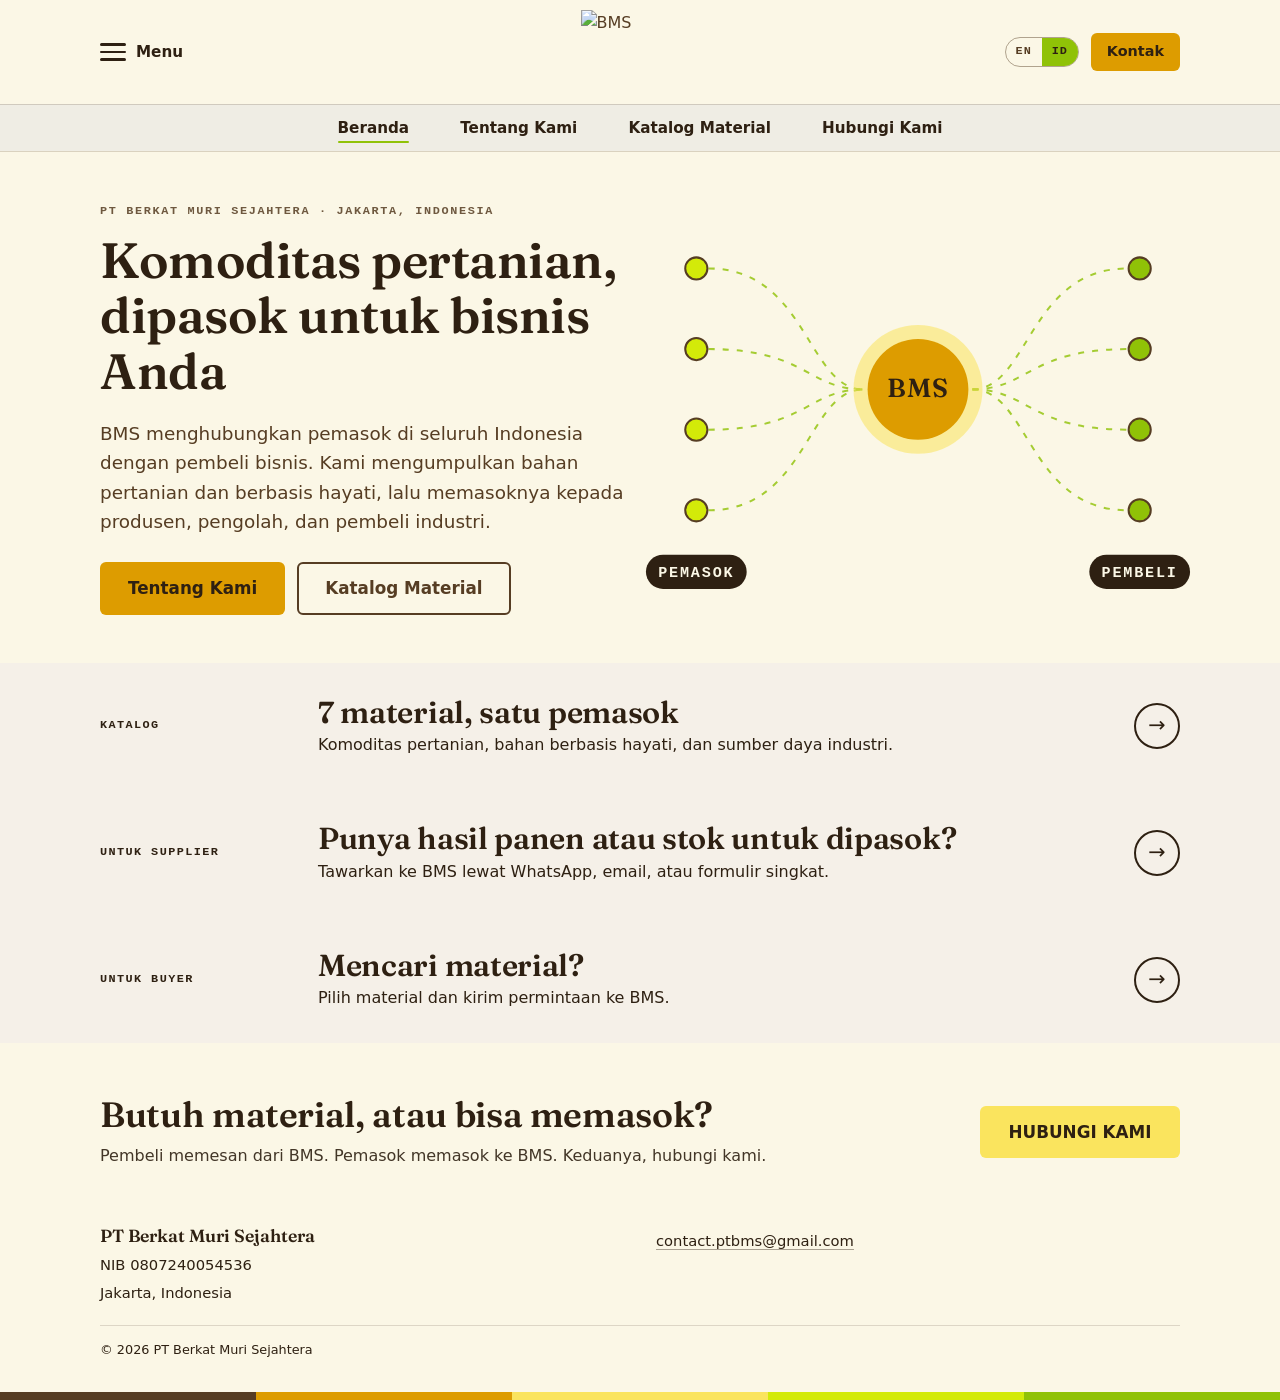
==== id/index.html @ 285c875a "Add files via upload" ====
<!doctype html>
<html lang="id" class="no-js">
<head>
  <meta charset="utf-8">
  <meta name="viewport" content="width=device-width, initial-scale=1">
  <title>PT Berkat Muri Sejahtera (BMS) | Komoditas Pertanian, Dipasok untuk Bisnis Anda</title>
  <meta name="description" content="Perusahaan perdagangan Indonesia berbasis Jakarta. Kami mengumpulkan komoditas pertanian, bahan berbasis hayati, dan material industri dari pemasok dan menjualnya kepada pembeli bisnis.">
  <meta name="theme-color" content="#90C207">
  <link rel="alternate" hreflang="en" href="../index.html">
  <link rel="alternate" hreflang="id" href="index.html">
  <meta property="og:type" content="website">
  <meta property="og:site_name" content="PT Berkat Muri Sejahtera">
  <meta property="og:title" content="PT Berkat Muri Sejahtera (BMS) | Komoditas Pertanian, Dipasok untuk Bisnis Anda">
  <meta property="og:description" content="Perusahaan perdagangan Indonesia berbasis Jakarta. Kami mengumpulkan komoditas pertanian, bahan berbasis hayati, dan material industri dari pemasok dan menjualnya kepada pembeli bisnis.">
  <meta property="og:locale" content="id_ID">
  <link rel="icon" href="../assets/img/favicon.svg" type="image/svg+xml">
  <link rel="preload" href="../assets/fonts/fraunces-600.woff2" as="font" type="font/woff2" crossorigin>
  <link rel="stylesheet" href="../assets/css/main.css?v=6c4453d9">
  <script>document.documentElement.className='js'</script>
<script type="application/ld+json">{"@context":"https://schema.org","@type":"Organization","name":"PT Berkat Muri Sejahtera","alternateName":"BMS","foundingDate":"2025","address":{"@type":"PostalAddress","addressLocality":"Jakarta","addressCountry":"ID"},"identifier":"NIB 0807240054536"}</script>
</head>
<body>
  <a class="skip" href="#main">Langsung ke konten</a>

  <header class="hdr">
    <div class="wrap bar">
      <button class="menu-btn" type="button" aria-expanded="false" aria-controls="menu">
        <span class="bars" aria-hidden="true"><i></i><i></i><i></i></span>
        <span>Menu</span>
      </button>
      <a class="brand" href="index.html" aria-label="PT Berkat Muri Sejahtera">
        <img src="../assets/img/LogoBMS.png?v=c03d8e00" alt="BMS" width="119" height="84">
      </a>
      <div class="hdr-r">
        <div class="lang" role="group" aria-label="Bahasa">
          <a href="../index.html" hreflang="en" lang="en">EN</a>
          <a href="index.html" hreflang="id" lang="id" aria-current="true">ID</a>
        </div>
        <a class="btn btn-gold btn-sm hdr-cta" href="kontak.html">Kontak</a>
      </div>
    </div>
    <nav class="subnav" aria-label="Utama">
      <ul class="wrap">
        <li><a href="index.html" aria-current="page">Beranda</a></li>
        <li><a href="tentang.html">Tentang Kami</a></li>
        <li><a href="katalog.html">Katalog Material</a></li>
        <li><a href="kontak.html">Hubungi Kami</a></li>
      </ul>
    </nav>

    <div class="scrim" data-menu-close></div>
    <div class="menu" id="menu" role="dialog" aria-modal="true" aria-label="Menu">
      <div class="menu-top">
        <button class="menu-btn menu-close" type="button" data-menu-close>
          <span class="x" aria-hidden="true"></span>
          <span>Tutup</span>
        </button>
      </div>
      <nav aria-label="Utama">
        <ul class="menu-links">
          <li><a href="index.html" aria-current="page">Beranda</a></li>
          <li><a href="tentang.html">Tentang Kami</a></li>
          <li><a href="katalog.html">Katalog Material</a></li>
          <li><a href="kontak.html">Hubungi Kami</a></li>
        </ul>
      </nav>
      <div class="menu-foot">
        <a class="btn btn-gold" href="https://wa.me/6281289090842" target="_blank" rel="noopener">Chat via WhatsApp</a>
      </div>
    </div>
  </header>

  <main id="main">
<section class="hero" aria-labelledby="h1">
  <div class="wrap hero-grid">
    <div>
      <p class="eyebrow">PT Berkat Muri Sejahtera &middot; Jakarta, Indonesia</p>
      <h1 id="h1">Komoditas pertanian, dipasok untuk bisnis Anda</h1>
      <p class="lead">BMS menghubungkan pemasok di seluruh Indonesia dengan pembeli bisnis. Kami mengumpulkan bahan pertanian dan berbasis hayati, lalu memasoknya kepada produsen, pengolah, dan pembeli industri.</p>
      <div class="actions">
        <a class="btn btn-gold btn-lg" href="tentang.html">Tentang Kami</a>
        <a class="btn btn-line btn-lg" href="katalog.html">Katalog Material</a>
      </div>
    </div>
    <svg class="net" viewBox="0 0 520 400" role="img" aria-label="Pemasok ke BMS ke pembeli">
      <g><path class="ln" d="M52 60 C150 60 150 180 206 180"/><path class="ln" d="M314 180 C370 180 370 60 468 60"/><path class="ln" d="M52 140 C150 140 150 180 206 180"/><path class="ln" d="M314 180 C370 180 370 140 468 140"/><path class="ln" d="M52 220 C150 220 150 180 206 180"/><path class="ln" d="M314 180 C370 180 370 220 468 220"/><path class="ln" d="M52 300 C150 300 150 180 206 180"/><path class="ln" d="M314 180 C370 180 370 300 468 300"/></g>
      <circle class="src" cx="40" cy="60" r="11"/><circle class="src" cx="40" cy="140" r="11"/><circle class="src" cx="40" cy="220" r="11"/><circle class="src" cx="40" cy="300" r="11"/><circle class="dst" cx="480" cy="60" r="11"/><circle class="dst" cx="480" cy="140" r="11"/><circle class="dst" cx="480" cy="220" r="11"/><circle class="dst" cx="480" cy="300" r="11"/>
      <circle class="halo" cx="260" cy="180" r="64"/>
      <circle class="core" cx="260" cy="180" r="50"/>
      <text class="core-t" x="260" y="188" text-anchor="middle">BMS</text>
      <rect class="pill" x="-10" y="344" width="100" height="34" rx="17"/>
      <text class="lbl" x="40" y="366" text-anchor="middle">Pemasok</text>
      <rect class="pill" x="430" y="344" width="100" height="34" rx="17"/>
      <text class="lbl" x="480" y="366" text-anchor="middle">Pembeli</text>
    </svg>
  </div>
</section>

<div class="ribbons">
  <a class="ribbon r-maize" href="katalog.html">
  <div class="wrap ribbon-in">
    <span class="ribbon-tag">Katalog</span>
    <div><h2>7 material, satu pemasok</h2><p>Komoditas pertanian, bahan berbasis hayati, dan sumber daya industri.</p></div>
    <span class="ribbon-go" aria-hidden="true">&rarr;</span>
  </div>
</a>

  <a class="ribbon r-gold" href="jadi-supplier.html">
  <div class="wrap ribbon-in">
    <span class="ribbon-tag">Untuk supplier</span>
    <div><h2>Punya hasil panen atau stok untuk dipasok?</h2><p>Tawarkan ke BMS lewat WhatsApp, email, atau formulir singkat.</p></div>
    <span class="ribbon-go" aria-hidden="true">&rarr;</span>
  </div>
</a>

  <a class="ribbon r-moss" href="untuk-buyer.html">
  <div class="wrap ribbon-in">
    <span class="ribbon-tag">Untuk buyer</span>
    <div><h2>Mencari material?</h2><p>Pilih material dan kirim permintaan ke BMS.</p></div>
    <span class="ribbon-go" aria-hidden="true">&rarr;</span>
  </div>
</a>

</div>

<section class="cta on-dark" aria-labelledby="cta-h">
  <div class="wrap cta-in">
    <div>
      <h2 id="cta-h">Butuh material, atau bisa memasok?</h2>
      <p>Pembeli memesan dari BMS. Pemasok memasok ke BMS. Keduanya, hubungi kami.</p>
    </div>
    <a class="btn btn-maize btn-lg" href="kontak.html">HUBUNGI KAMI</a>

  </div>
</section>

  </main>

  <footer class="ftr">
    <div class="wrap ftr-grid">
      <div>
        <strong class="ftr-name">PT Berkat Muri Sejahtera</strong>
        <p>NIB 0807240054536</p>
        <p>Jakarta, Indonesia</p>
      </div>
      <ul class="ftr-contacts">
<li><a href="mailto:contact.ptbms@gmail.com">contact.ptbms@gmail.com</a></li>      </ul>
      <p class="ftr-copy">&copy; 2026 PT Berkat Muri Sejahtera</p>
    </div>
    <div class="stripe" aria-hidden="true"><i></i><i></i><i></i><i></i><i></i></div>
  </footer>

  <script src="../assets/js/main.js?v=9d977756" defer></script>
</body>
</html>
---- assets/css/main.css ----
@font-face{font-family:"Fraunces";font-weight:600;font-style:normal;font-display:swap;src:url(../fonts/fraunces-600.woff2) format("woff2")}:root{--noir:#563D23;--deep:#2E2012;--gold:#DD9C00;--maize:#FAE45E;--moss:#D3EA09;--forest:#90C207;--paper:#FBF7E6;--cream:#F5F0E8;--paper-2:#F2EBCB;--card:#FFFDF4;--muted:#6E5238;--line:rgba(86,61,35,.2);--line-2:rgba(86,61,35,.45);--serif:"Fraunces",Georgia,"Times New Roman",serif;--sans:system-ui,-apple-system,"Segoe UI",Roboto,"Helvetica Neue",Arial,sans-serif;--hdr:104px;--sub:46px;--r:8px}*{box-sizing:border-box}html{scroll-padding-top:calc(var(--hdr) + var(--sub) + 12px)}body{margin:0;background:var(--paper);color:var(--noir);font:400 1rem/1.6 var(--sans);-webkit-font-smoothing:antialiased;overflow-x:hidden}body.menu-open{overflow:hidden}h1,h2,h3{font-family:var(--serif);font-weight:600;line-height:1.12;letter-spacing:-.01em;margin:0 0 .5em;color:var(--deep)}h1{font-size:clamp(1.9rem,4.4vw,3.1rem)}h2{font-size:clamp(1.5rem,3.4vw,2.2rem)}h3{font-size:1.25rem}p{margin:0 0 1em}ul,ol{margin:0;padding:0;list-style:none}a{color:inherit}img{max-width:100%;height:auto}:focus-visible{outline:3px solid var(--gold);outline-offset:3px;border-radius:2px}.wrap{width:100%;max-width:1120px;margin:0 auto;padding:0 20px}.skip{position:absolute;left:-999px;top:0;background:var(--forest);color:var(--deep);padding:10px 14px;z-index:100}.skip:focus{left:8px;top:8px}.eyebrow{font:600 .74rem/1.2 ui-monospace,SFMono-Regular,Menlo,Consolas,monospace;letter-spacing:.14em;text-transform:uppercase;margin:0 0 .9rem;opacity:.85}.lead{font-size:1.15rem;max-width:620px}.muted{color:var(--muted)}.btn{display:inline-flex;align-items:center;justify-content:center;gap:.5em;padding:12px 22px;border-radius:6px;border:2px solid transparent;font:600 1rem/1.2 var(--sans);text-decoration:none;cursor:pointer;transition:background .2s,color .2s,border-color .2s,transform .2s}.btn:hover{transform:translateY(-1px)}.btn-forest{background:var(--forest);color:var(--deep)}.btn-forest:hover{background:#7aa806}.btn-gold{background:var(--gold);color:var(--deep)}.btn-gold:hover{background:#c78c00}.btn-maize{background:var(--maize);color:var(--deep)}.btn-maize:hover{background:#f3da45}.btn-line{border-color:var(--noir);color:var(--noir);background:transparent}.btn-line:hover{background:var(--noir);color:var(--paper)}.btn-sm{padding:8px 14px;font-size:.9rem}.actions{display:flex;flex-wrap:wrap;gap:12px;margin:0}.pair{display:grid;grid-template-columns:1fr 1fr;gap:8px}.pair .btn{padding:10px 8px;font-size:.92rem;white-space:nowrap}.on-dark .btn-need{background:var(--maize);color:var(--deep)}.on-dark .btn-need:hover{background:#f3da45}.hdr{position:sticky;top:0;z-index:50;background:var(--paper);border-bottom:1px solid var(--line)}.bar{display:grid;grid-template-columns:1fr auto 1fr;align-items:center;height:var(--hdr)}.menu-btn{display:inline-flex;align-items:center;gap:10px;background:none;border:0;padding:10px 6px;margin-left:-6px;color:var(--deep);font:600 .95rem var(--sans);cursor:pointer;justify-self:start}.bars{display:grid;gap:5px;width:26px}.bars i{display:block;height:2.5px;border-radius:2px;background:currentColor;transition:width .2s}.menu-btn:hover .bars i:nth-child(2){width:70%}.brand{display:flex;align-items:center;text-decoration:none;justify-self:center}.brand img{display:block;height:84px;width:auto}.subnav{background:#EFEDE4;border-top:1px solid var(--line)}.subnav ul{display:flex;justify-content:center;gap:clamp(20px,4vw,56px);list-style:none;margin:0 auto;padding:0;height:var(--sub);align-items:center}.subnav a{position:relative;display:block;padding:12px 0;font:600 .95rem var(--sans);color:var(--deep);text-decoration:none}.subnav a::after{content:"";position:absolute;left:0;right:0;bottom:6px;height:2.5px;border-radius:2px;background:var(--forest);transform:scaleX(0);transform-origin:left;transition:transform .2s}.subnav a:hover::after,.subnav a[aria-current]::after{transform:none}.hdr-r{display:flex;align-items:center;gap:12px;justify-self:end}.lang{display:inline-flex;border:1px solid var(--line-2);border-radius:999px;overflow:hidden}.lang a{font:600 .74rem/1 ui-monospace,Menlo,monospace;letter-spacing:.08em;padding:8px 10px;text-decoration:none;color:var(--noir)}.lang a[aria-current]{background:var(--forest);color:var(--deep)}.lang a:not([aria-current]):hover{background:var(--paper-2)}@media(max-width:760px){.subnav{display:none}}@media(max-width:640px){.hdr-cta{display:none}.brand img{height:62px}:root{--hdr:78px}}.scrim{position:fixed;inset:0;background:rgba(46,32,18,.55);opacity:0;visibility:hidden;transition:opacity .3s,visibility 0s .3s;z-index:60}.menu{position:fixed;inset:0 auto 0 0;width:min(480px,100%);z-index:70;display:flex;flex-direction:column;background:var(--cream);color:var(--deep);padding:0 28px 28px;overflow-y:auto;transform:translateX(-100%);visibility:hidden;transition:transform .32s cubic-bezier(.2,.7,.2,1),visibility 0s .32s}.menu-open .scrim{opacity:1;visibility:visible;transition:opacity .3s}.menu-open .menu{transform:none;visibility:visible;transition:transform .32s cubic-bezier(.2,.7,.2,1)}.menu-top{display:flex;align-items:center;height:var(--hdr);flex:none}.menu-close{color:var(--deep)}.x{position:relative;width:26px;height:26px}.x::before,.x::after{content:"";position:absolute;left:0;top:50%;width:100%;height:2.5px;margin-top:-1px;background:currentColor;border-radius:2px;transform:rotate(45deg)}.x::after{transform:rotate(-45deg)}.menu nav{margin:auto 0;padding:24px 0}.menu-links a{display:flex;align-items:center;padding:.28em 0;font:600 clamp(1.8rem,5vw,2.4rem)/1.15 var(--serif);color:var(--deep);text-decoration:none;transition:color .2s}.menu-links a::before{content:"";flex:none;width:0;height:10px;border-radius:50%;background:var(--deep);opacity:0;transition:width .25s,margin .25s,opacity .25s}.menu-links a:hover,.menu-links a[aria-current]{color:var(--noir)}.menu-links a:hover::before,.menu-links a[aria-current]::before{width:10px;margin-right:16px;opacity:1}.menu-foot{display:flex;flex-wrap:wrap;align-items:center;gap:16px;padding-top:20px;border-top:1px solid rgba(46,32,18,.3);flex:none}.social{display:flex;gap:8px}.social a{display:grid;place-items:center;width:38px;height:38px;border:1px solid rgba(46,32,18,.5);border-radius:50%;color:var(--deep);transition:background .2s,color .2s}.social a:hover{background:var(--maize);color:var(--deep)}.social svg{width:16px;height:16px;fill:currentColor}.no-js .menu{position:static;transform:none;visibility:visible;width:auto;padding:12px 20px}.no-js .menu-top,.no-js .menu-btn,.no-js .scrim{display:none}.no-js .menu-links{display:flex;flex-wrap:wrap;gap:4px 20px}.no-js .menu-links a{font-size:1rem}.ribbon{display:block;position:relative;color:var(--deep);text-decoration:none;padding:clamp(20px,3.2vw,32px) 0;transition:filter .2s}.ribbon:hover{filter:brightness(.96)}.ribbon-in{display:grid;grid-template-columns:minmax(110px,190px) 1fr auto;gap:8px 28px;align-items:center}.ribbon-tag{font:600 .74rem/1.3 ui-monospace,Menlo,monospace;letter-spacing:.12em;text-transform:uppercase}.ribbon h2{margin:0;font-size:clamp(1.35rem,2.8vw,1.9rem);color:inherit}.ribbon p{margin:.2em 0 0;max-width:700px}.ribbon-go{display:grid;place-items:center;width:46px;height:46px;border-radius:50%;border:2px solid currentColor;font-size:1.3rem;transition:transform .25s,background .25s,color .25s}.ribbon:hover .ribbon-go{transform:translateX(5px);background:var(--deep);color:var(--paper)}.r-maize{background:var(--cream)}.r-gold{background:var(--cream)}.r-moss{background:var(--cream)}.r-noir{background:var(--cream);color:var(--deep)}.r-noir h2{color:var(--deep)}.r-noir:hover .ribbon-go{background:var(--deep);color:var(--cream)}@media(max-width:700px){.ribbon-in{grid-template-columns:1fr auto}.ribbon-tag{grid-column:1/-1}}.hero{padding:clamp(28px,4.5vw,52px) 0 clamp(32px,4.5vw,48px);background:var(--paper)}.hero-grid{display:grid;grid-template-columns:1fr 1fr;gap:32px;align-items:center}.hero h1{margin-bottom:.4em}.hero .lead{margin-bottom:1.6rem}.hero .eyebrow{color:var(--noir)}.net{width:100%;max-width:580px;justify-self:end;color:var(--forest);overflow:visible}.net .ln{fill:none;stroke:currentColor;stroke-width:2;stroke-dasharray:6 8;opacity:.8;animation:flow 14s linear infinite}@keyframes flow{to{stroke-dashoffset:-240}}.net .src{fill:var(--moss);stroke:var(--noir);stroke-width:2}.net .dst{fill:var(--forest);stroke:var(--noir);stroke-width:2}.net .halo{fill:var(--maize);opacity:.55}.net .core{fill:var(--gold)}.net .pill{fill:var(--deep)}.net .lbl{font:700 15px ui-monospace,Menlo,monospace;letter-spacing:.12em;fill:var(--paper);text-transform:uppercase}.net .core-t{font:600 26px var(--serif);fill:var(--deep);letter-spacing:.04em}@media(max-width:820px){.hero-grid{grid-template-columns:1fr}.net{display:none}}.head{padding:clamp(24px,4vw,40px) 0;color:var(--deep)}.head h1{margin-bottom:.3em}.head .lead{margin:0}.head-maize{background:var(--maize)}.head-gold{background:var(--gold)}.head-moss{background:var(--moss)}.head-forest{background:var(--forest);color:var(--deep)}.head-forest h1{color:var(--deep)}.crumbs{font-size:.85rem;margin-bottom:14px}.crumbs a{text-decoration:none;border-bottom:1px solid currentColor}.sec{padding:clamp(32px,5vw,56px) 0}.sec-alt{background:var(--paper-2)}.sec h2{margin-bottom:.6em}.cols-2{display:grid;grid-template-columns:1fr 1fr;gap:20px}.cols-3{display:grid;grid-template-columns:repeat(3,1fr);gap:16px}@media(max-width:760px){.cols-2,.cols-3{grid-template-columns:1fr}}.card{background:var(--card);border:1px solid var(--line);border-radius:var(--r);padding:24px}.card h3{margin-bottom:.35em}.card p{margin:0;color:var(--muted)}.chips{display:flex;flex-wrap:wrap;gap:8px}.chips li{border:1.5px solid var(--noir);border-radius:999px;padding:5px 14px;font-size:.92rem}.note{font-size:.92rem;color:var(--muted);max-width:720px;margin-top:20px}.steps{display:grid;grid-template-columns:repeat(var(--n,3),1fr);gap:0;counter-reset:s}.steps li{position:relative;padding:18px 18px 18px 0;border-top:3px solid var(--forest);counter-increment:s}.steps li::before{content:"0" counter(s);display:block;font:600 .75rem ui-monospace,Menlo,monospace;color:var(--muted);margin-bottom:6px}.steps b{display:block;font:600 1.2rem var(--serif);color:var(--deep)}.steps span{font-size:.93rem;color:var(--muted)}@media(max-width:760px){.steps{grid-template-columns:1fr 1fr}}@media(max-width:480px){.steps{grid-template-columns:1fr}}.bigflow{display:grid;grid-template-columns:1fr auto 1fr auto 1fr;gap:20px;align-items:stretch}.bf-step{background:var(--card);border:1px solid var(--line);border-radius:var(--r);padding:44px 20px;display:flex;flex-direction:column;align-items:center;justify-content:center;text-align:center;gap:22px}.bf-ico{width:clamp(72px,9vw,104px);height:auto;fill:none;stroke:var(--forest);stroke-width:2.5;stroke-linecap:round;stroke-linejoin:round}.bf-t{margin:0;font:600 clamp(1.7rem,3.6vw,2.6rem)/1.1 var(--serif);color:var(--deep);letter-spacing:-.01em}.bf-core{background:var(--forest);border-color:var(--forest)}.bf-core .bf-ico{stroke:var(--gold)}.bf-core .bf-t{color:var(--paper)}.bf-arrow{align-self:center;color:var(--gold);font-size:clamp(2rem,4vw,3rem);line-height:1}@media(max-width:860px){.bigflow{grid-template-columns:1fr}.bf-step{padding:32px 20px}.bf-arrow{transform:rotate(90deg);justify-self:center}}.facts{margin:0}.facts div{display:grid;grid-template-columns:140px 1fr;gap:12px;padding:11px 0;border-top:1px solid var(--line-2)}.facts dt{font:600 .74rem ui-monospace,Menlo,monospace;letter-spacing:.08em;text-transform:uppercase;color:var(--muted);padding-top:3px}.facts dd{margin:0;font-weight:500}.facts .soon{color:var(--muted);font-style:italic;font-weight:400}.about-grid{display:grid;grid-template-columns:1fr 1fr;gap:40px}@media(max-width:820px){.about-grid{grid-template-columns:1fr;gap:24px}}.legend{display:flex;flex-wrap:wrap;gap:8px 20px;margin:18px 0 0;font-size:.95rem}.legend b{font-weight:700}.filters{display:none;flex-wrap:wrap;gap:8px;margin-bottom:22px}.js .filters{display:flex}.filter{border:1.5px solid var(--noir);background:none;border-radius:999px;padding:6px 15px;font:inherit;font-size:.92rem;color:var(--noir);cursor:pointer;transition:background .2s,color .2s}.filter:hover{background:var(--paper-2)}.filter[aria-pressed="true"]{background:var(--forest);border-color:var(--forest);color:var(--deep)}.mat-grid{display:grid;grid-template-columns:repeat(3,1fr);gap:16px}@media(max-width:960px){.mat-grid{grid-template-columns:repeat(2,1fr)}}@media(max-width:560px){.mat-grid{grid-template-columns:1fr}}.mat{display:flex;flex-direction:column;background:var(--card);border:1px solid var(--line);border-radius:12px;overflow:hidden;transition:background .25s,border-color .25s,box-shadow .25s,transform .25s}.mat[hidden]{display:none}.mat-tag{padding:8px 16px;font:600 .72rem ui-monospace,Menlo,monospace;letter-spacing:.12em;text-transform:uppercase;color:var(--deep)}.t-focus{background:var(--maize)}.t-agri{background:var(--gold)}.t-bio{background:var(--moss)}.t-industrial{background:var(--forest);color:var(--deep)}.mat-img{display:block;width:calc(100% - 24px);margin:0 12px;aspect-ratio:16/9;object-fit:cover;border-radius:8px;box-shadow:inset 0 0 0 1px rgba(46,32,18,.12)}.mat-body{display:flex;flex-direction:column;gap:6px;padding:16px;flex:1}.mat-body h3{margin:0}.mat-head{flex:0 0 auto;padding:16px 16px 12px}.mat-ph{background:repeating-linear-gradient(135deg,var(--paper-2) 0 12px,var(--paper) 12px 24px);border:1px solid var(--line)}.mat-body h3 a{text-decoration:none;border-bottom:2px solid var(--gold)}.mat-body p{margin:0;font-size:.94rem;color:var(--muted)}.mat-cta{margin-top:auto;padding-top:12px}.mat-cta small{display:block;font-weight:700;font-size:.8rem;margin-bottom:8px;color:var(--noir)}.mat-more{background:var(--paper-2);border-style:dashed;border-color:var(--line-2)}.mat h3,.mat h3 a,.mat p,.mat-cta small{transition:color .25s}.mat:focus-within{background:var(--deep);border-color:var(--deep)}.mat:focus-within h3,.mat:focus-within h3 a,.mat:focus-within p,.mat:focus-within .mat-cta small{color:var(--cream)}@media(hover:hover){.mat:hover{background:var(--deep);border-color:var(--deep);border-style:solid;box-shadow:0 10px 24px rgba(46,32,18,.28);transform:translateY(-2px)}.mat:hover h3,.mat:hover h3 a,.mat:hover p,.mat:hover .mat-cta small{color:var(--cream)}.mat:hover .mat-img{box-shadow:inset 0 0 0 1px rgba(251,247,230,.18)}.mat:hover .mat-ph{border-color:rgba(251,247,230,.25);background:repeating-linear-gradient(135deg,#3b2a1a 0 12px,var(--deep) 12px 24px)}}.mat-more .mat-body{justify-content:center}.cta{background:var(--paper);color:var(--deep);padding:clamp(32px,5vw,52px) 0 clamp(20px,3vw,28px)}.cta-in{display:grid;grid-template-columns:1fr auto;gap:20px 40px;align-items:center}.cta h2{color:var(--deep);margin:0 0 .25em}.cta p{margin:0;color:rgba(46,32,18,.9)}.cta .btn{min-width:200px}@media(max-width:760px){.cta-in{grid-template-columns:1fr}.cta .btn{min-width:0}}.form-grid{display:grid;grid-template-columns:1.5fr 1fr;gap:32px;align-items:start}@media(max-width:860px){.form-grid{grid-template-columns:1fr}}.form{background:var(--card);border:1px solid var(--line);border-radius:var(--r);padding:clamp(18px,3vw,28px)}.form fieldset{border:0;padding:0;margin:0 0 18px}.form legend,.form label.l{display:block;font-weight:700;font-size:.9rem;margin-bottom:6px;padding:0}.req{color:#8c2f12}.opt{font-weight:400;color:var(--muted)}.field{margin-bottom:16px}.row-2{display:grid;grid-template-columns:1fr 1fr;gap:12px}.row-q{display:grid;grid-template-columns:1fr 130px;gap:12px}@media(max-width:520px){.row-2{grid-template-columns:1fr}}.form input[type=text],.form input[type=tel],.form input[type=number],.form select,.form textarea{width:100%;padding:11px 12px;border:1.5px solid var(--line-2);border-radius:6px;background:#fff;color:var(--deep);font:inherit}.form textarea{resize:vertical;min-height:84px}.form input:focus,.form select:focus,.form textarea:focus{outline:3px solid var(--gold);outline-offset:0;border-color:var(--noir)}.form [aria-invalid=true]{border-color:#8c2f12}.err{display:none;color:#8c2f12;font-size:.85rem;margin:5px 0 0}[aria-invalid=true]~.err,.seg-wrap.invalid .err{display:block}.seg{display:grid;grid-template-columns:1fr 1fr;gap:10px}.seg label{cursor:pointer}.seg input{position:absolute;opacity:0;pointer-events:none}.seg-box{display:block;padding:12px 14px;border:2px solid var(--line-2);border-radius:var(--r);background:#fff;transition:background .15s,border-color .15s}.seg-box b{display:block;font:600 1.1rem var(--serif);color:var(--deep)}.seg-box span{font-size:.85rem;color:var(--muted)}.seg label:hover .seg-box{border-color:var(--noir)}.seg input:focus-visible+.seg-box{outline:3px solid var(--gold);outline-offset:2px}.seg input:checked+.seg-box{border-color:var(--forest);background:var(--forest)}.seg input:checked+.seg-box b{color:var(--deep)}.seg input:checked+.seg-box span{color:rgba(46,32,18,.85)}.seg .have input:checked+.seg-box{border-color:var(--gold);background:var(--gold)}.seg .have input:checked+.seg-box b,.seg .have input:checked+.seg-box span{color:var(--deep)}.hint{font-size:.85rem;color:var(--muted);margin:12px 0 0}.sent{display:none;margin-top:16px;padding:16px;border-radius:var(--r);background:var(--paper-2);border-left:5px solid var(--forest)}.sent.show{display:block}.sent p{margin:0 0 .6em}.info{background:var(--forest);color:var(--deep);border-radius:var(--r);padding:clamp(20px,3vw,28px)}.info h2{font-size:1.4rem;color:var(--deep)}.info dl{margin:16px 0 20px}.info dl div{padding:10px 0;border-top:1px solid rgba(46,32,18,.25)}.info dt{font:600 .74rem ui-monospace,Menlo,monospace;letter-spacing:.08em;text-transform:uppercase;color:var(--noir)}.info dd{margin:2px 0 0}.info a{text-decoration:none;border-bottom:1px solid rgba(46,32,18,.5)}.stripe{display:flex;height:8px}.stripe i{flex:1}.stripe i:nth-child(1){background:var(--noir)}.stripe i:nth-child(2){background:var(--gold)}.stripe i:nth-child(3){background:var(--maize)}.stripe i:nth-child(4){background:var(--moss)}.stripe i:nth-child(5){background:var(--forest)}.ftr{background:var(--paper);color:var(--deep);font-size:.92rem}.ftr-grid{display:grid;grid-template-columns:1fr 1fr;gap:6px 32px;padding-top:28px;padding-bottom:28px}.ftr-name{font:600 1.1rem var(--serif);color:var(--deep)}.ftr p,.ftr ul{margin:.3em 0}.ftr a{text-decoration:none;border-bottom:1px solid rgba(46,32,18,.4)}.ftr-copy{grid-column:1/-1;border-top:1px solid rgba(46,32,18,.15);padding-top:14px;margin-top:10px!important;font-size:.8rem}@media(max-width:600px){.ftr-grid{grid-template-columns:1fr}}@media(prefers-reduced-motion:reduce){*,*::before,*::after{animation:none!important;transition-duration:.01ms!important}}@media print{.hdr,.menu,.scrim,.cta,.stripe{display:none}}.btn-lg{padding:14px 26px;font-size:1.05rem}.ind-grid{display:grid;grid-template-columns:repeat(3,1fr);gap:16px;margin-bottom:24px}@media(max-width:960px){.ind-grid{grid-template-columns:repeat(2,1fr)}}@media(max-width:560px){.ind-grid{grid-template-columns:1fr}}.ind{background:var(--card);border:1px solid var(--line);border-radius:var(--r);overflow:hidden}.ind-img{display:block;width:100%;aspect-ratio:8/5;object-fit:cover}.ind-ph{background:repeating-linear-gradient(135deg,var(--paper-2) 0 12px,var(--paper) 12px 24px);border-bottom:1px solid var(--line)}.ind h3{margin:0;padding:14px 16px}.visually-hidden{position:absolute!important;width:1px;height:1px;overflow:hidden;clip:rect(0 0 0 0);white-space:nowrap}.menu-foot .btn-line{border-color:var(--deep);color:var(--deep)}.menu-foot .btn-line:hover{background:var(--deep);color:var(--cream)}.ftr-links{display:flex;flex-wrap:wrap;gap:4px 20px;grid-column:1/-1;margin-top:6px!important}.ticks{display:grid;gap:10px}.ticks li{position:relative;padding-left:26px;color:var(--noir)}.ticks li::before{content:"";position:absolute;left:0;top:.55em;width:12px;height:12px;border-radius:50%;background:var(--forest)}.sub{margin-top:28px}.channels{display:grid;gap:16px}.channel{background:var(--card);border:1px solid var(--line);border-radius:var(--r);padding:20px}.channel p{color:var(--muted)}.channel h3{margin-bottom:.3em}.card-h{font-size:1.35rem}.stack{display:grid;gap:10px;margin-top:16px}.contact-cols{align-items:start}.contact-cols .card p{margin:0}.form h3{margin-bottom:.3em}.form input[type=email]{width:100%;padding:11px 12px;border:1.5px solid var(--line-2);border-radius:6px;background:#fff;color:var(--deep);font:inherit}.form input[type=email]:focus{outline:3px solid var(--gold);outline-offset:0;border-color:var(--noir)}.hp{position:absolute;left:-9999px;width:1px;height:1px;overflow:hidden}.err.show{display:block}.sent-bad{border-left-color:#8c2f12}.btn[disabled]{opacity:.65;cursor:progress;transform:none}.info p{margin:0 0 1em}.info p.nib{margin:0 0 .15em}.info .actions{margin-bottom:16px}.info .btn-line{border-color:var(--deep);color:var(--deep)}.info .btn-line:hover{background:var(--deep);color:var(--forest)}.info-link{margin:0!important}
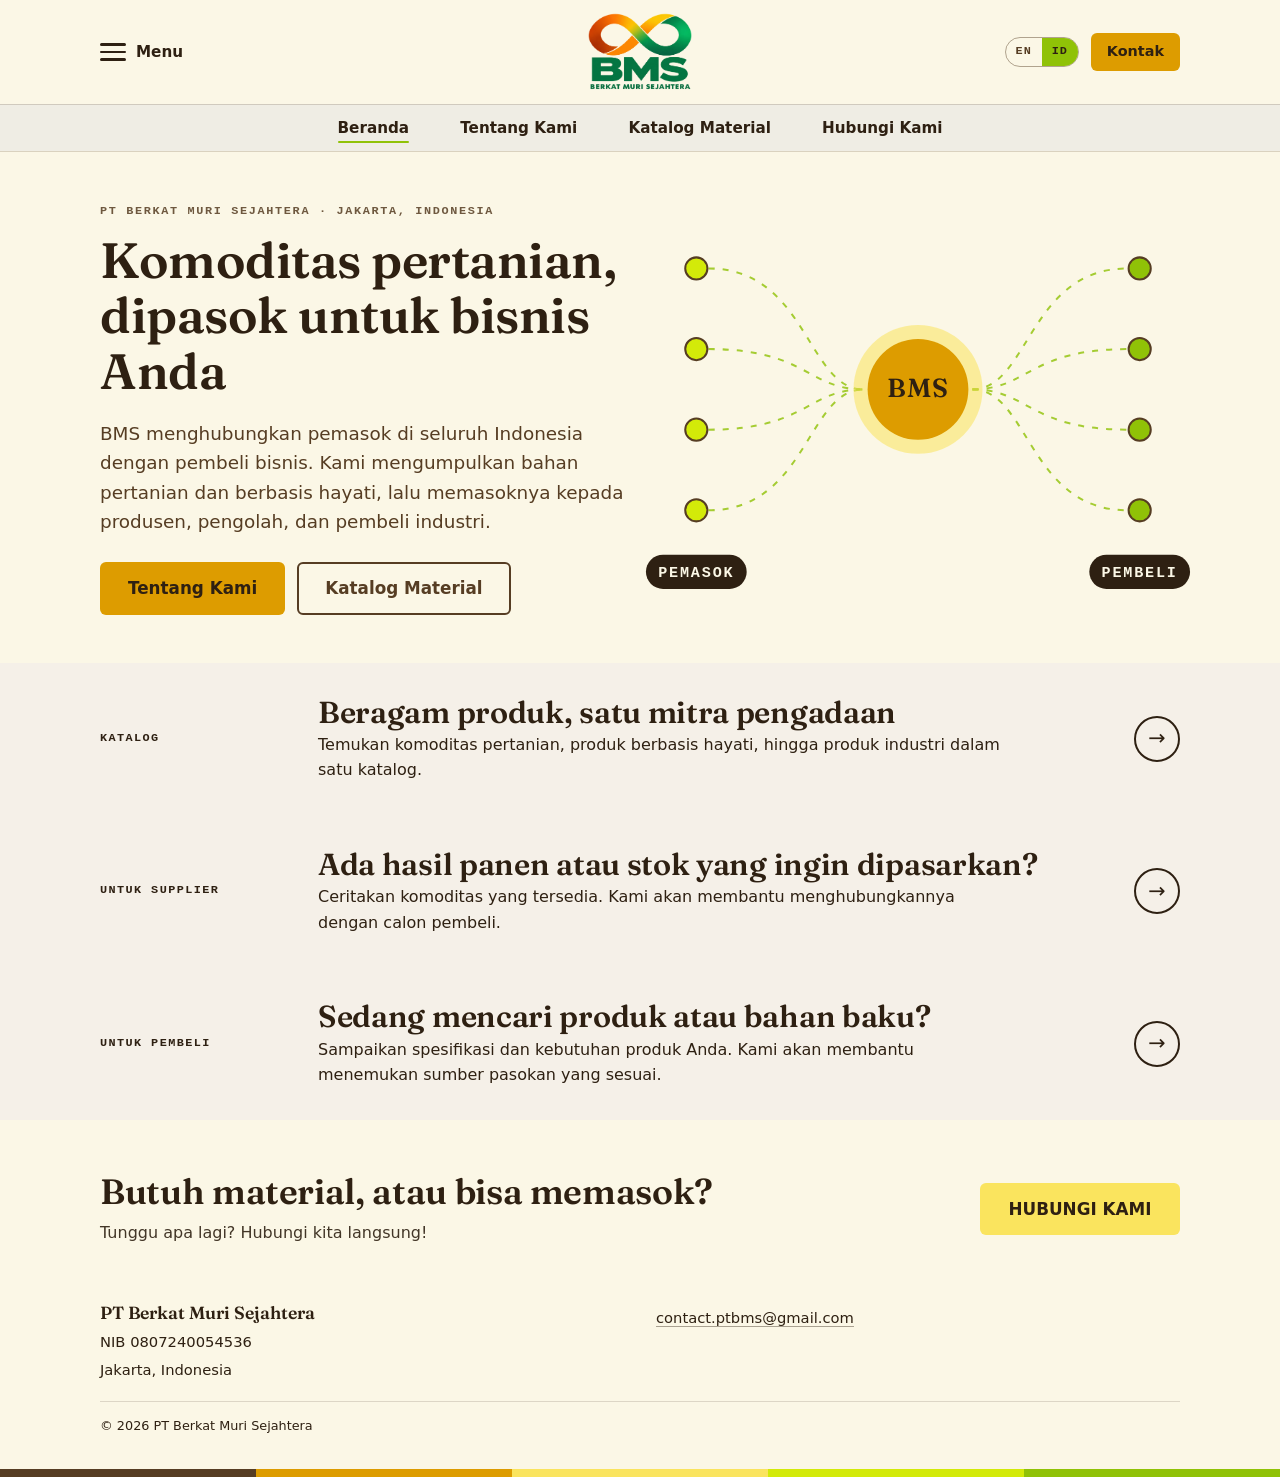
==== commit 98aebb11: "Update index.html" ====
--- a/id/index.html
+++ b/id/index.html
@@ -100,23 +100,25 @@
   <a class="ribbon r-maize" href="katalog.html">
   <div class="wrap ribbon-in">
     <span class="ribbon-tag">Katalog</span>
-    <div><h2>7 material, satu pemasok</h2><p>Komoditas pertanian, bahan berbasis hayati, dan sumber daya industri.</p></div>
+    <div><h2>Beragam produk, satu mitra pengadaan</h2><p>Temukan komoditas pertanian, produk berbasis hayati, hingga produk industri dalam satu katalog.</p></div>
     <span class="ribbon-go" aria-hidden="true">&rarr;</span>
   </div>
 </a>
 
-  <a class="ribbon r-gold" href="jadi-supplier.html">
+
+  <a class="ribbon r-gold" href="kontak.html?intent=have">
   <div class="wrap ribbon-in">
     <span class="ribbon-tag">Untuk supplier</span>
-    <div><h2>Punya hasil panen atau stok untuk dipasok?</h2><p>Tawarkan ke BMS lewat WhatsApp, email, atau formulir singkat.</p></div>
+    <div><h2>Ada hasil panen atau stok yang ingin dipasarkan?</h2><p>Ceritakan komoditas yang tersedia. Kami akan membantu menghubungkannya dengan calon pembeli.</p></div>
     <span class="ribbon-go" aria-hidden="true">&rarr;</span>
   </div>
 </a>
 
-  <a class="ribbon r-moss" href="untuk-buyer.html">
+
+  <a class="ribbon r-moss" href="kontak.html?intent=need">
   <div class="wrap ribbon-in">
-    <span class="ribbon-tag">Untuk buyer</span>
-    <div><h2>Mencari material?</h2><p>Pilih material dan kirim permintaan ke BMS.</p></div>
+    <span class="ribbon-tag">Untuk pembeli</span>
+    <div><h2>Sedang mencari produk atau bahan baku?</h2><p>Sampaikan spesifikasi dan kebutuhan produk Anda. Kami akan membantu menemukan sumber pasokan yang sesuai.</p></div>
     <span class="ribbon-go" aria-hidden="true">&rarr;</span>
   </div>
 </a>
@@ -127,7 +129,7 @@
   <div class="wrap cta-in">
     <div>
       <h2 id="cta-h">Butuh material, atau bisa memasok?</h2>
-      <p>Pembeli memesan dari BMS. Pemasok memasok ke BMS. Keduanya, hubungi kami.</p>
+      <p>Tunggu apa lagi? Hubungi kita langsung!</p>
     </div>
     <a class="btn btn-maize btn-lg" href="kontak.html">HUBUNGI KAMI</a>
 
@@ -152,4 +154,4 @@
 
   <script src="../assets/js/main.js?v=9d977756" defer></script>
 </body>
-</html>+</html>
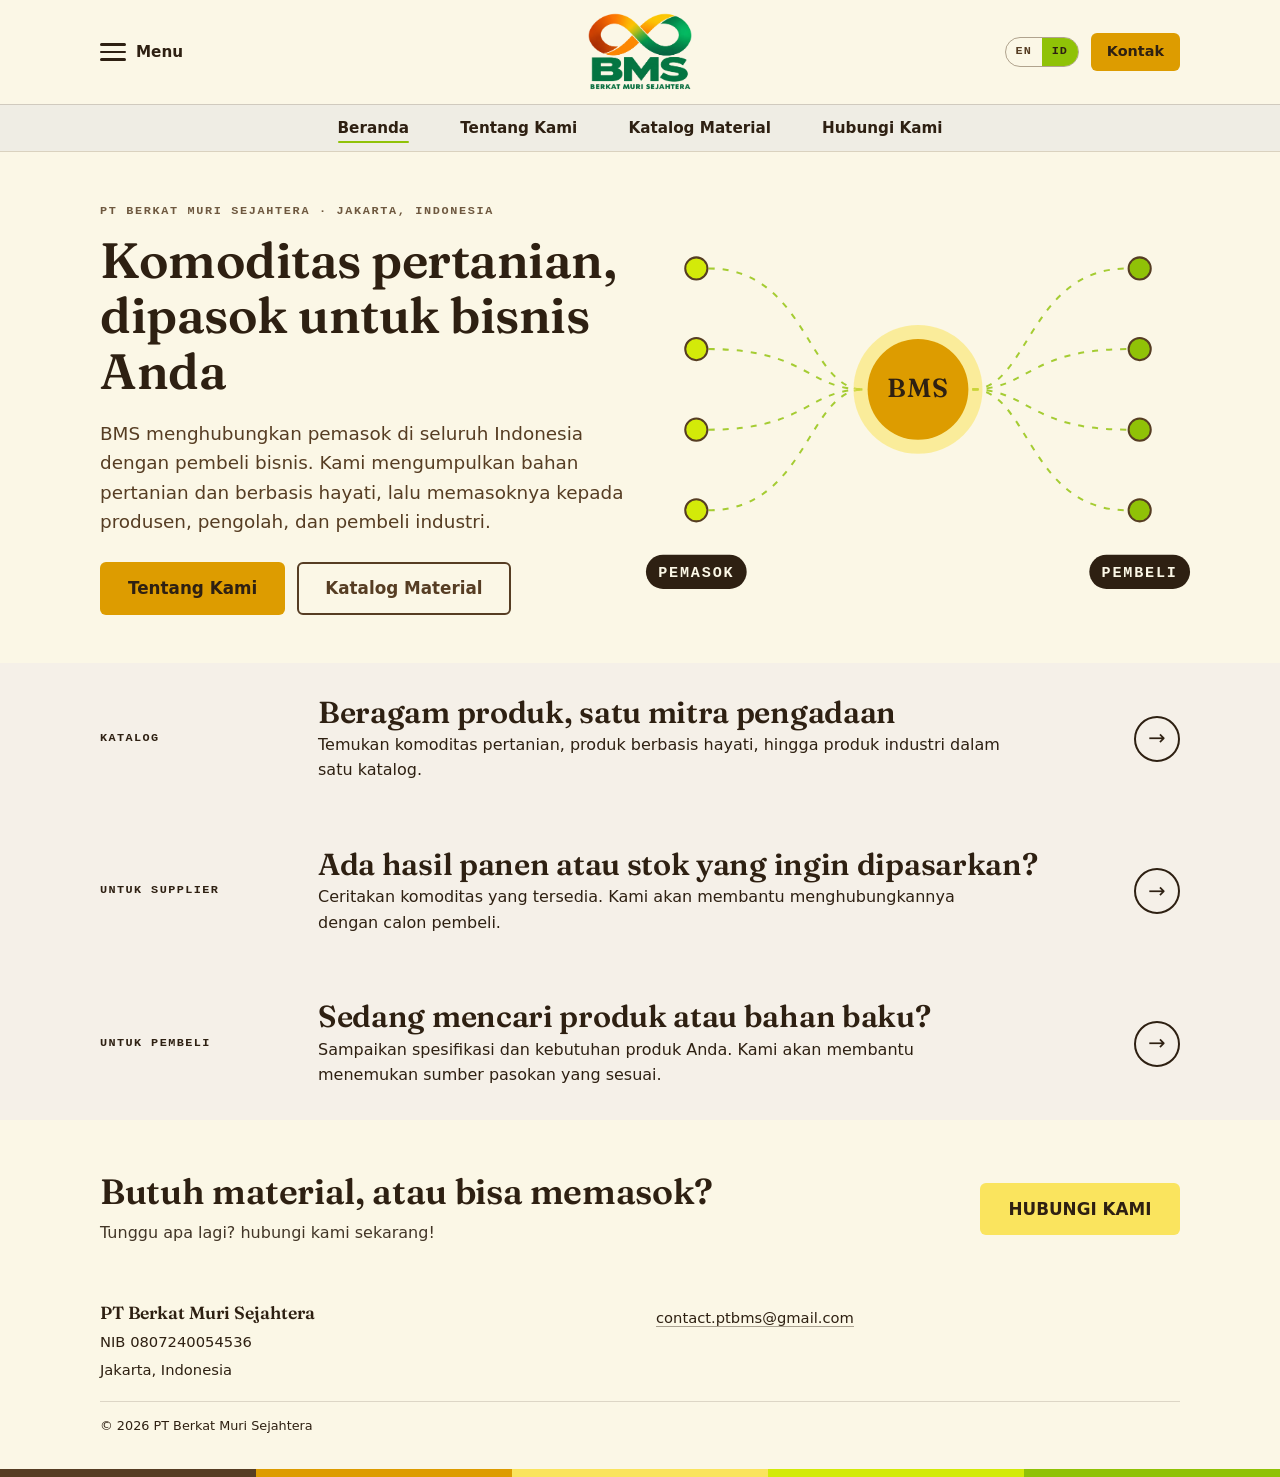
==== commit 44e706e4: "Update index.html" ====
--- a/id/index.html
+++ b/id/index.html
@@ -129,7 +129,7 @@
   <div class="wrap cta-in">
     <div>
       <h2 id="cta-h">Butuh material, atau bisa memasok?</h2>
-      <p>Tunggu apa lagi? Hubungi kita langsung!</p>
+      <p>Tunggu apa lagi? hubungi kami sekarang!</p>
     </div>
     <a class="btn btn-maize btn-lg" href="kontak.html">HUBUNGI KAMI</a>
 
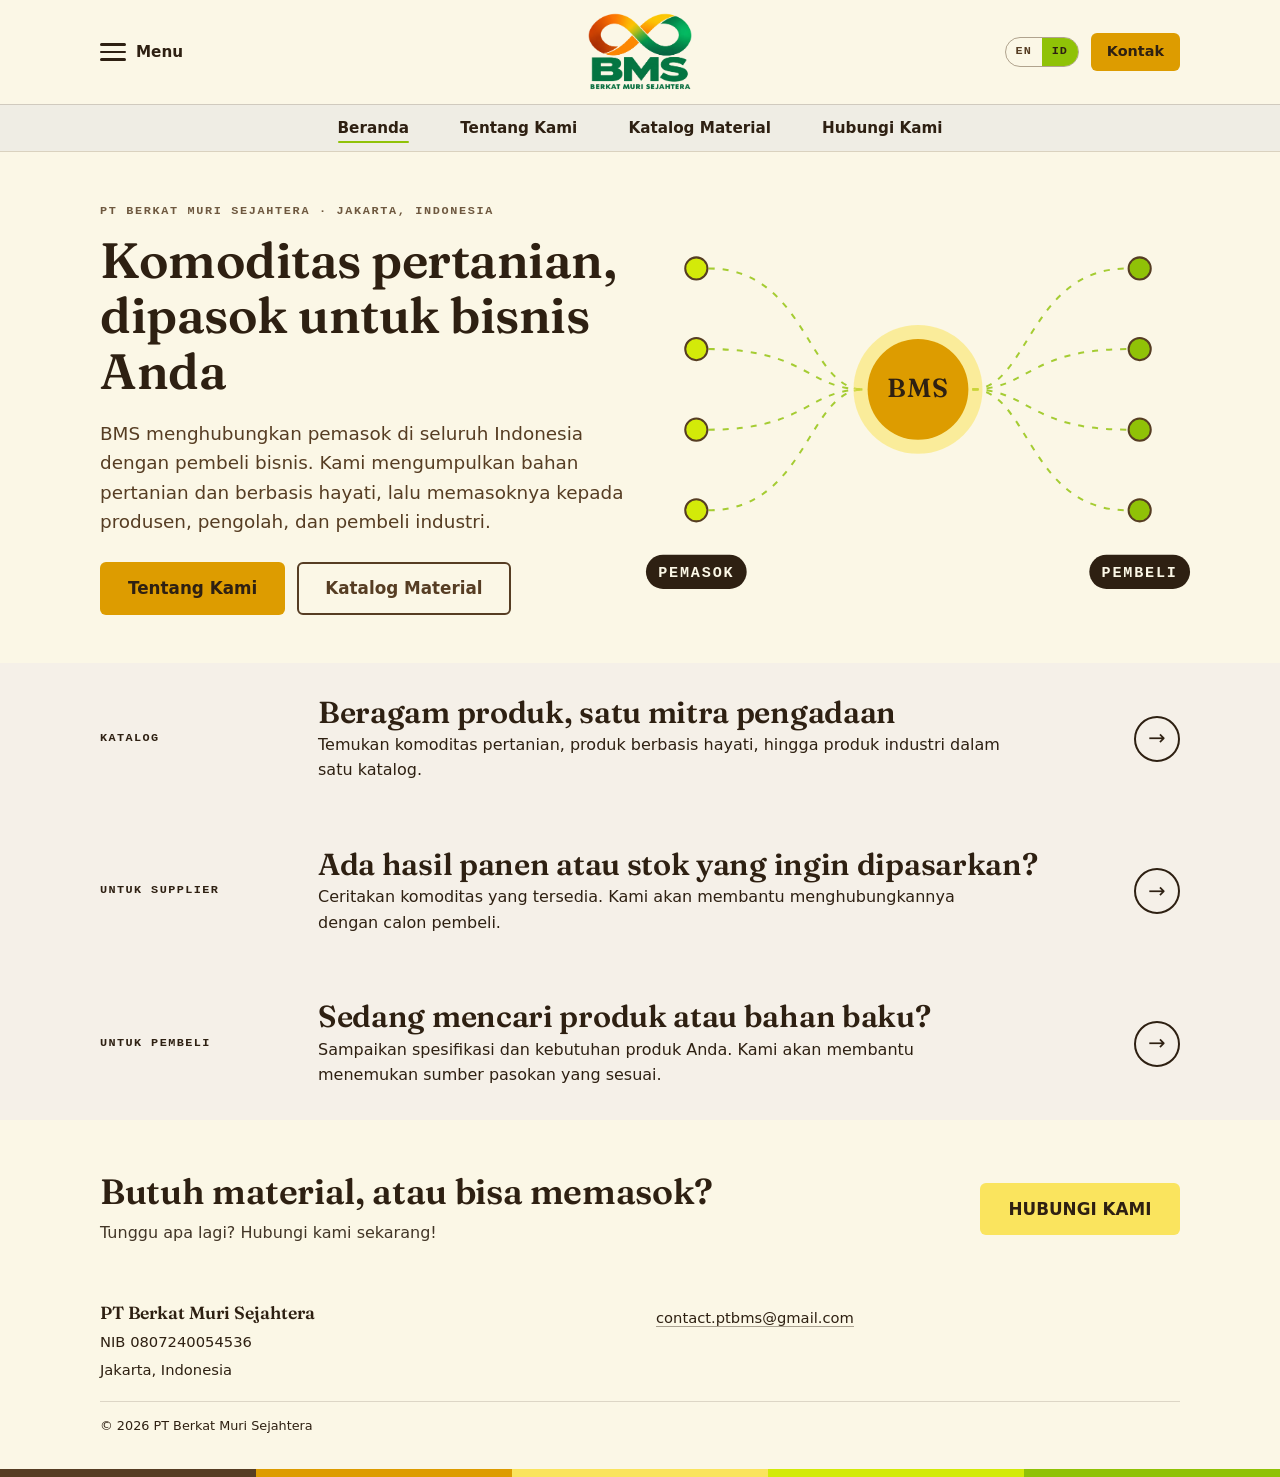
==== commit c9438dc3: "Update index.html" ====
--- a/id/index.html
+++ b/id/index.html
@@ -129,7 +129,7 @@
   <div class="wrap cta-in">
     <div>
       <h2 id="cta-h">Butuh material, atau bisa memasok?</h2>
-      <p>Tunggu apa lagi? hubungi kami sekarang!</p>
+      <p>Tunggu apa lagi? Hubungi kami sekarang!</p>
     </div>
     <a class="btn btn-maize btn-lg" href="kontak.html">HUBUNGI KAMI</a>
 
